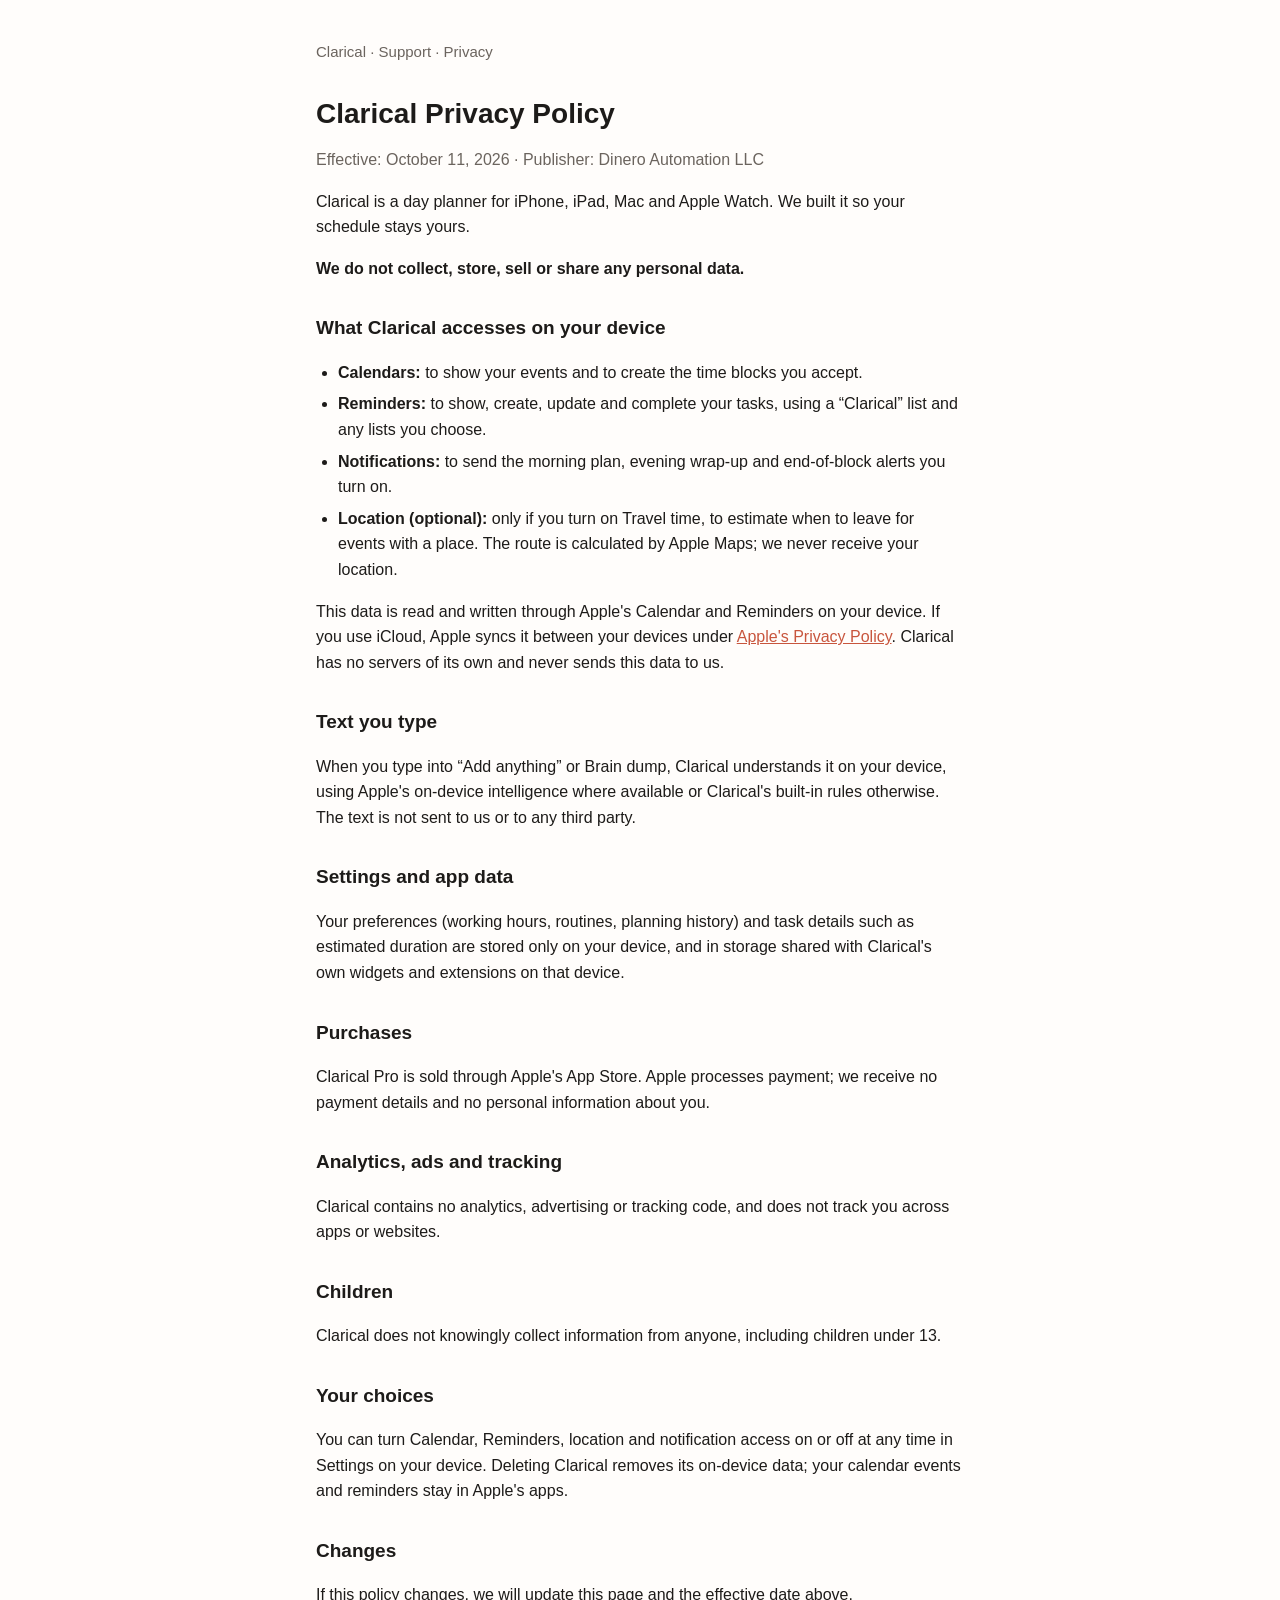
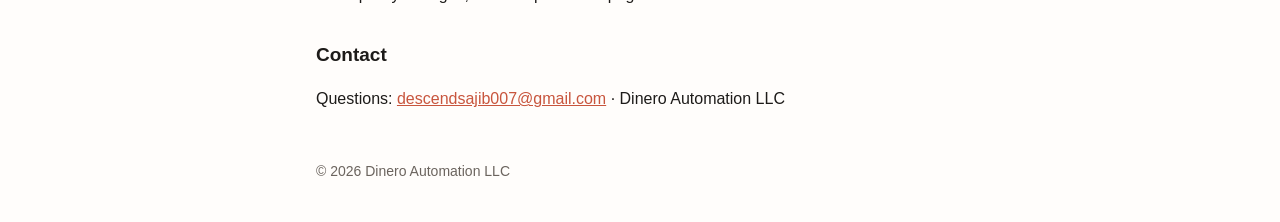
==== privacy.html @ 0c88f958 "Add Clarical privacy policy and support pages Co-Authored-By: Claude Opus 5.5 (1M context) <noreply@" ====
<!doctype html>
<html lang="en">
<head>
<meta charset="utf-8">
<meta name="viewport" content="width=device-width, initial-scale=1">
<title>Clarical Privacy Policy</title>
<meta name="description" content="Clarical does not collect, store, sell or share any personal data.">
<link rel="stylesheet" href="style.css">
</head>
<body>
<main>
  <nav><a href="./">Clarical</a> · <a href="support.html">Support</a> · <a href="privacy.html">Privacy</a></nav>

  <h1>Clarical Privacy Policy</h1>
  <p class="muted">Effective: October 11, 2026 · Publisher: Dinero Automation LLC</p>

  <p>Clarical is a day planner for iPhone, iPad, Mac and Apple Watch. We built it so your schedule stays yours.</p>
  <p><strong>We do not collect, store, sell or share any personal data.</strong></p>

  <h2>What Clarical accesses on your device</h2>
  <ul>
    <li><strong>Calendars:</strong> to show your events and to create the time blocks you accept.</li>
    <li><strong>Reminders:</strong> to show, create, update and complete your tasks, using a “Clarical” list and any lists you choose.</li>
    <li><strong>Notifications:</strong> to send the morning plan, evening wrap-up and end-of-block alerts you turn on.</li>
    <li><strong>Location (optional):</strong> only if you turn on Travel time, to estimate when to leave for events with a place. The route is calculated by Apple Maps; we never receive your location.</li>
  </ul>
  <p>This data is read and written through Apple's Calendar and Reminders on your device. If you use iCloud, Apple syncs it between your devices under <a href="https://www.apple.com/legal/privacy/">Apple's Privacy Policy</a>. Clarical has no servers of its own and never sends this data to us.</p>

  <h2>Text you type</h2>
  <p>When you type into “Add anything” or Brain dump, Clarical understands it on your device, using Apple's on-device intelligence where available or Clarical's built-in rules otherwise. The text is not sent to us or to any third party.</p>

  <h2>Settings and app data</h2>
  <p>Your preferences (working hours, routines, planning history) and task details such as estimated duration are stored only on your device, and in storage shared with Clarical's own widgets and extensions on that device.</p>

  <h2>Purchases</h2>
  <p>Clarical Pro is sold through Apple's App Store. Apple processes payment; we receive no payment details and no personal information about you.</p>

  <h2>Analytics, ads and tracking</h2>
  <p>Clarical contains no analytics, advertising or tracking code, and does not track you across apps or websites.</p>

  <h2>Children</h2>
  <p>Clarical does not knowingly collect information from anyone, including children under 13.</p>

  <h2>Your choices</h2>
  <p>You can turn Calendar, Reminders, location and notification access on or off at any time in Settings on your device. Deleting Clarical removes its on-device data; your calendar events and reminders stay in Apple's apps.</p>

  <h2>Changes</h2>
  <p>If this policy changes, we will update this page and the effective date above.</p>

  <h2>Contact</h2>
  <p>Questions: <a href="mailto:descendsajib007@gmail.com">descendsajib007@gmail.com</a> · Dinero Automation LLC</p>

  <footer>© 2026 Dinero Automation LLC</footer>
</main>
</body>
</html>
---- style.css ----
:root {
  --bg: #fffdfb;
  --text: #1d1b19;
  --muted: #6b645e;
  --link: #C8553D;
}
@media (prefers-color-scheme: dark) {
  :root {
    --bg: #161412;
    --text: #f2eeea;
    --muted: #a59d96;
    --link: #E07A5F;
  }
}
* { box-sizing: border-box; }
html { -webkit-text-size-adjust: 100%; }
body {
  margin: 0;
  background: var(--bg);
  color: var(--text);
  font: 16px/1.6 -apple-system, BlinkMacSystemFont, "Segoe UI", Roboto, Helvetica, Arial, sans-serif;
}
main { max-width: 680px; margin: 0 auto; padding: 40px 16px; }
nav { color: var(--muted); font-size: 15px; margin-bottom: 32px; }
nav a { color: var(--muted); text-decoration: none; }
nav a:hover { color: var(--link); }
a { color: var(--link); }
h1 { font-size: 28px; line-height: 1.25; margin: 0 0 12px; }
h2 { font-size: 19px; margin: 32px 0 8px; }
h3 { font-size: 16px; margin: 20px 0 4px; }
ul { padding-left: 22px; }
li { margin: 6px 0; }
.muted { color: var(--muted); }
footer { color: var(--muted); font-size: 14px; margin-top: 48px; }
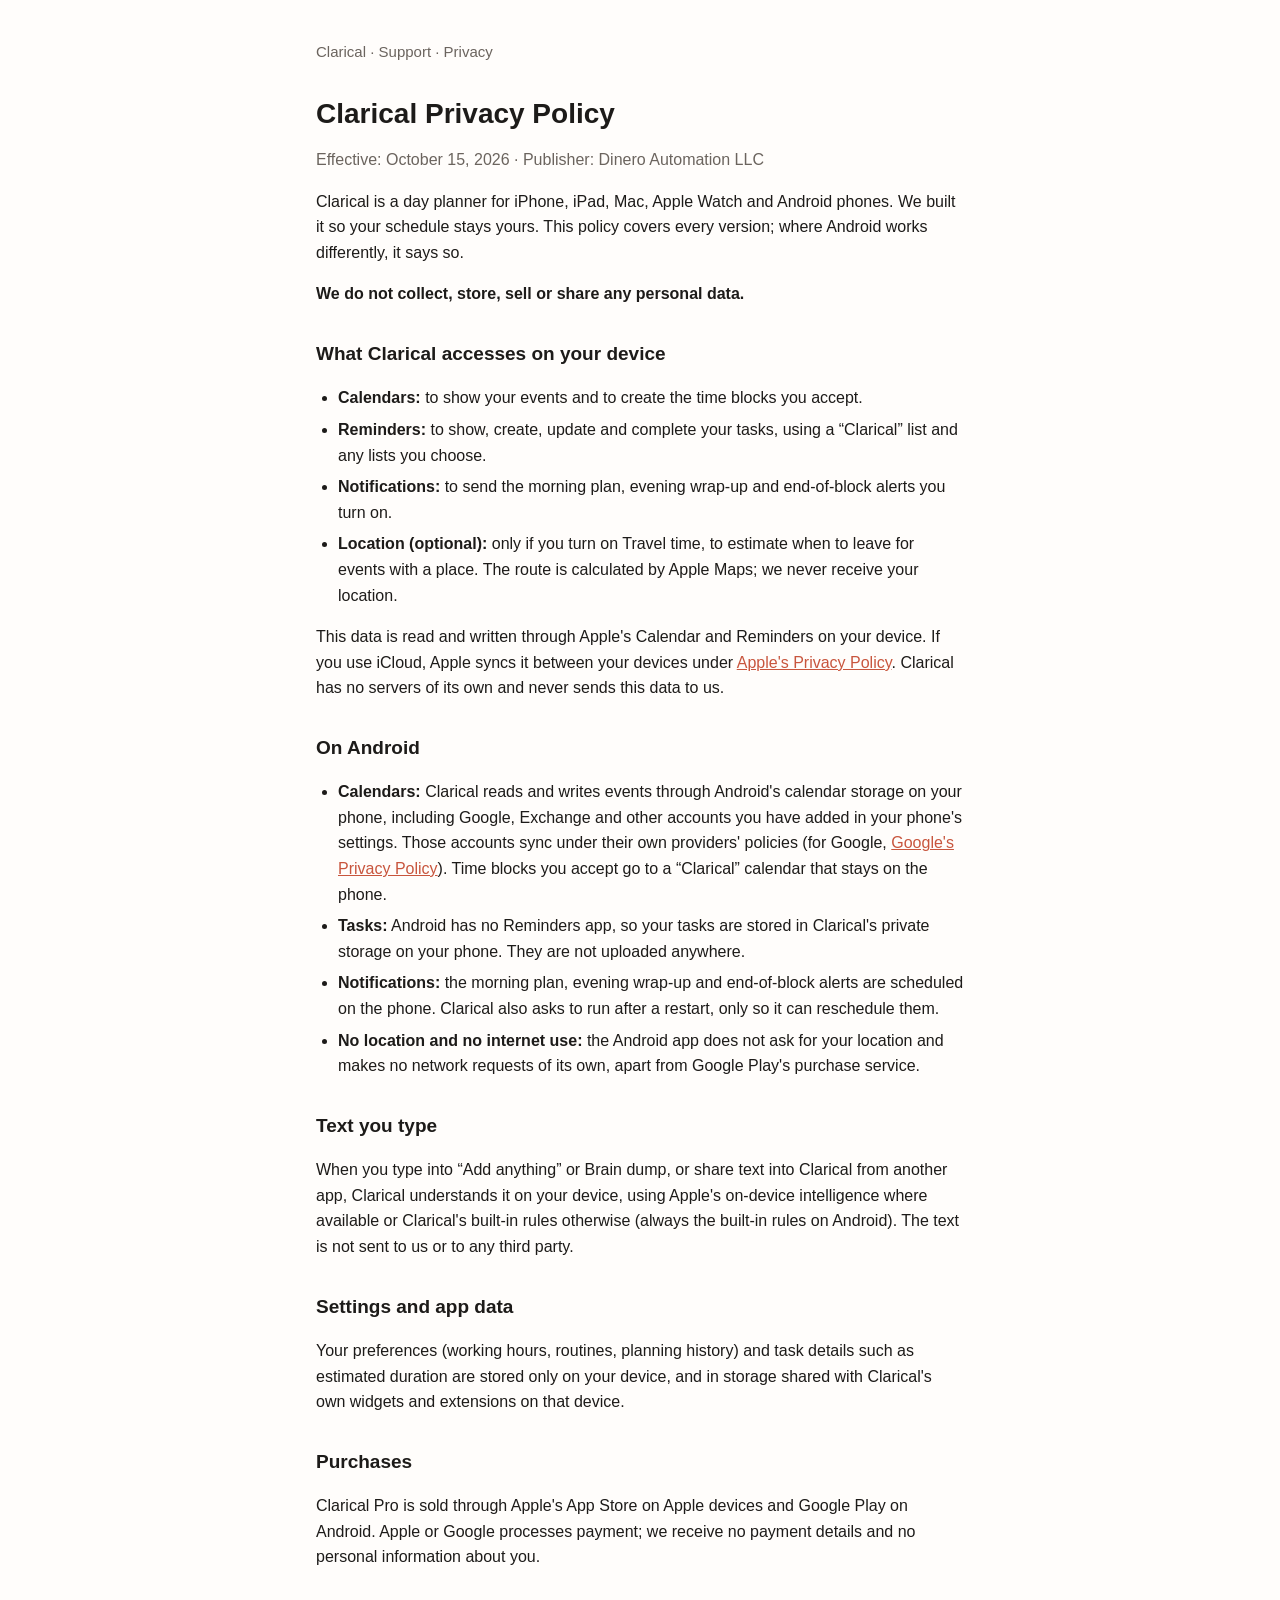
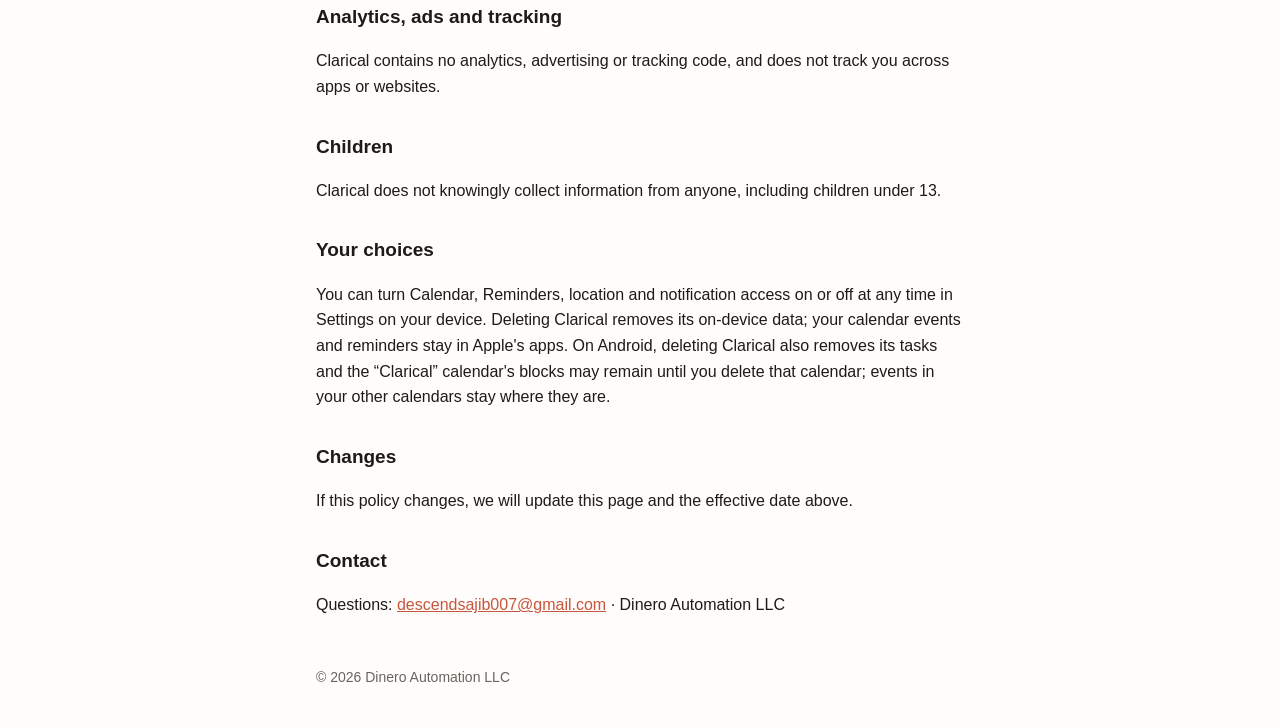
==== commit 33d9944e: "Privacy policy: cover the Android app Co-Authored-By: Claude Opus 5.5 (1M context) <noreply@anthropi" ====
--- a/privacy.html
+++ b/privacy.html
@@ -12,9 +12,9 @@
   <nav><a href="./">Clarical</a> · <a href="support.html">Support</a> · <a href="privacy.html">Privacy</a></nav>
 
   <h1>Clarical Privacy Policy</h1>
-  <p class="muted">Effective: October 11, 2026 · Publisher: Dinero Automation LLC</p>
+  <p class="muted">Effective: October 15, 2026 · Publisher: Dinero Automation LLC</p>
 
-  <p>Clarical is a day planner for iPhone, iPad, Mac and Apple Watch. We built it so your schedule stays yours.</p>
+  <p>Clarical is a day planner for iPhone, iPad, Mac, Apple Watch and Android phones. We built it so your schedule stays yours. This policy covers every version; where Android works differently, it says so.</p>
   <p><strong>We do not collect, store, sell or share any personal data.</strong></p>
 
   <h2>What Clarical accesses on your device</h2>
@@ -26,14 +26,22 @@
   </ul>
   <p>This data is read and written through Apple's Calendar and Reminders on your device. If you use iCloud, Apple syncs it between your devices under <a href="https://www.apple.com/legal/privacy/">Apple's Privacy Policy</a>. Clarical has no servers of its own and never sends this data to us.</p>
 
+  <h2>On Android</h2>
+  <ul>
+    <li><strong>Calendars:</strong> Clarical reads and writes events through Android's calendar storage on your phone, including Google, Exchange and other accounts you have added in your phone's settings. Those accounts sync under their own providers' policies (for Google, <a href="https://policies.google.com/privacy">Google's Privacy Policy</a>). Time blocks you accept go to a “Clarical” calendar that stays on the phone.</li>
+    <li><strong>Tasks:</strong> Android has no Reminders app, so your tasks are stored in Clarical's private storage on your phone. They are not uploaded anywhere.</li>
+    <li><strong>Notifications:</strong> the morning plan, evening wrap-up and end-of-block alerts are scheduled on the phone. Clarical also asks to run after a restart, only so it can reschedule them.</li>
+    <li><strong>No location and no internet use:</strong> the Android app does not ask for your location and makes no network requests of its own, apart from Google Play's purchase service.</li>
+  </ul>
+
   <h2>Text you type</h2>
-  <p>When you type into “Add anything” or Brain dump, Clarical understands it on your device, using Apple's on-device intelligence where available or Clarical's built-in rules otherwise. The text is not sent to us or to any third party.</p>
+  <p>When you type into “Add anything” or Brain dump, or share text into Clarical from another app, Clarical understands it on your device, using Apple's on-device intelligence where available or Clarical's built-in rules otherwise (always the built-in rules on Android). The text is not sent to us or to any third party.</p>
 
   <h2>Settings and app data</h2>
   <p>Your preferences (working hours, routines, planning history) and task details such as estimated duration are stored only on your device, and in storage shared with Clarical's own widgets and extensions on that device.</p>
 
   <h2>Purchases</h2>
-  <p>Clarical Pro is sold through Apple's App Store. Apple processes payment; we receive no payment details and no personal information about you.</p>
+  <p>Clarical Pro is sold through Apple's App Store on Apple devices and Google Play on Android. Apple or Google processes payment; we receive no payment details and no personal information about you.</p>
 
   <h2>Analytics, ads and tracking</h2>
   <p>Clarical contains no analytics, advertising or tracking code, and does not track you across apps or websites.</p>
@@ -42,7 +50,7 @@
   <p>Clarical does not knowingly collect information from anyone, including children under 13.</p>
 
   <h2>Your choices</h2>
-  <p>You can turn Calendar, Reminders, location and notification access on or off at any time in Settings on your device. Deleting Clarical removes its on-device data; your calendar events and reminders stay in Apple's apps.</p>
+  <p>You can turn Calendar, Reminders, location and notification access on or off at any time in Settings on your device. Deleting Clarical removes its on-device data; your calendar events and reminders stay in Apple's apps. On Android, deleting Clarical also removes its tasks and the “Clarical” calendar's blocks may remain until you delete that calendar; events in your other calendars stay where they are.</p>
 
   <h2>Changes</h2>
   <p>If this policy changes, we will update this page and the effective date above.</p>
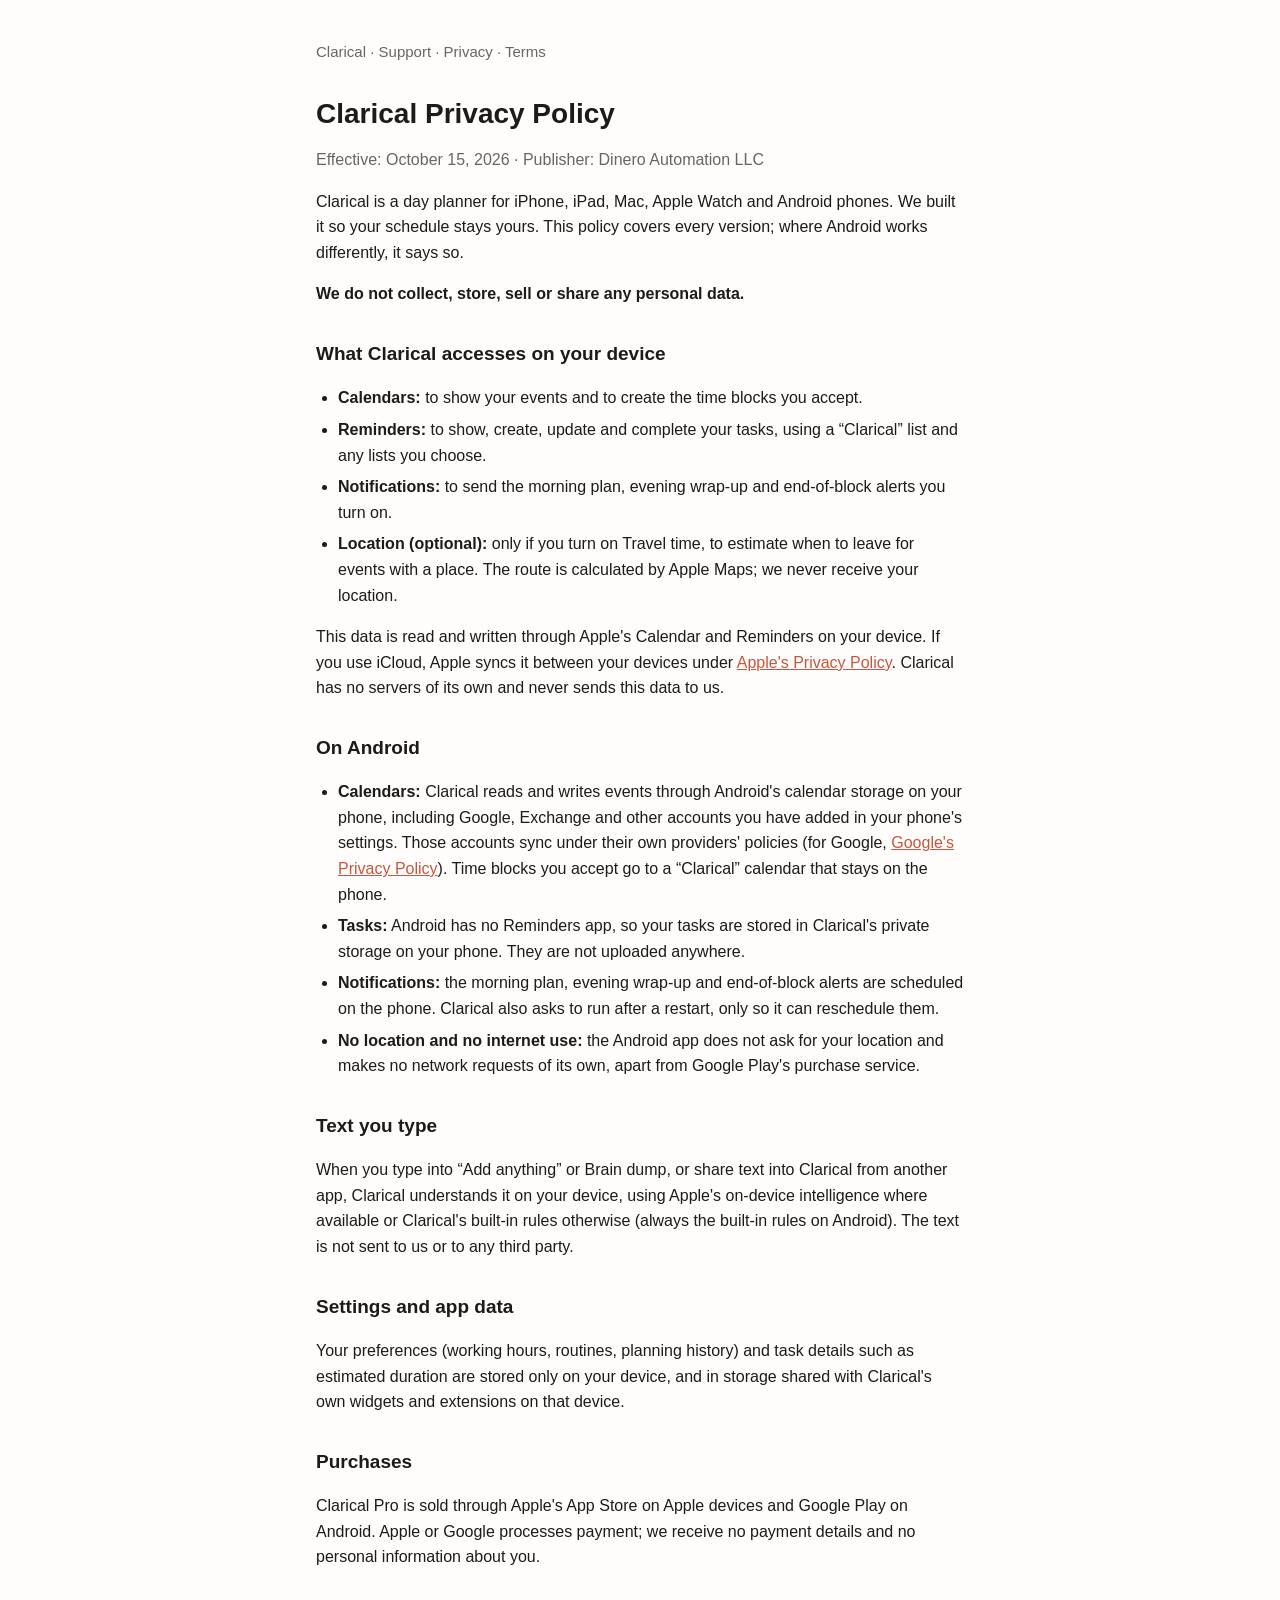
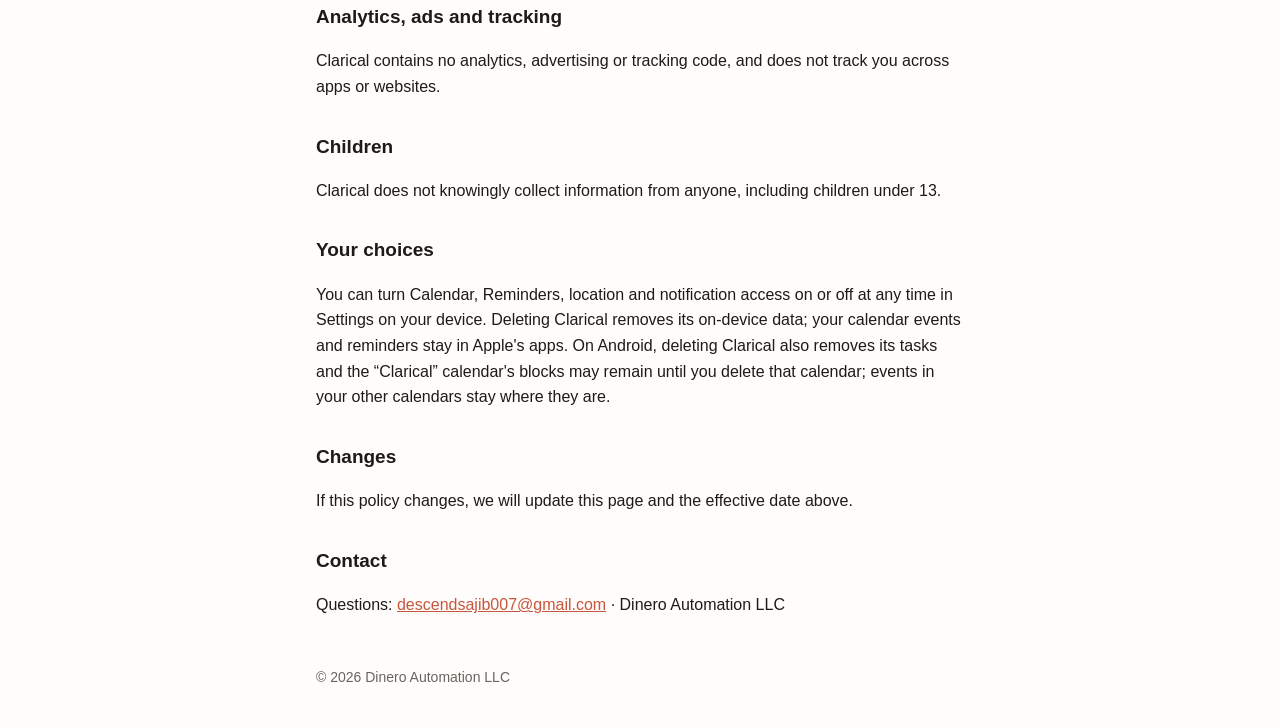
==== commit 85ecf5a6: "Add Terms of Use page Linked from the Android app's Settings and paywall, and from every page's nav." ====
--- a/privacy.html
+++ b/privacy.html
@@ -9,7 +9,7 @@
 </head>
 <body>
 <main>
-  <nav><a href="./">Clarical</a> · <a href="support.html">Support</a> · <a href="privacy.html">Privacy</a></nav>
+  <nav><a href="./">Clarical</a> · <a href="support.html">Support</a> · <a href="privacy.html">Privacy</a> · <a href="terms.html">Terms</a></nav>
 
   <h1>Clarical Privacy Policy</h1>
   <p class="muted">Effective: October 15, 2026 · Publisher: Dinero Automation LLC</p>
